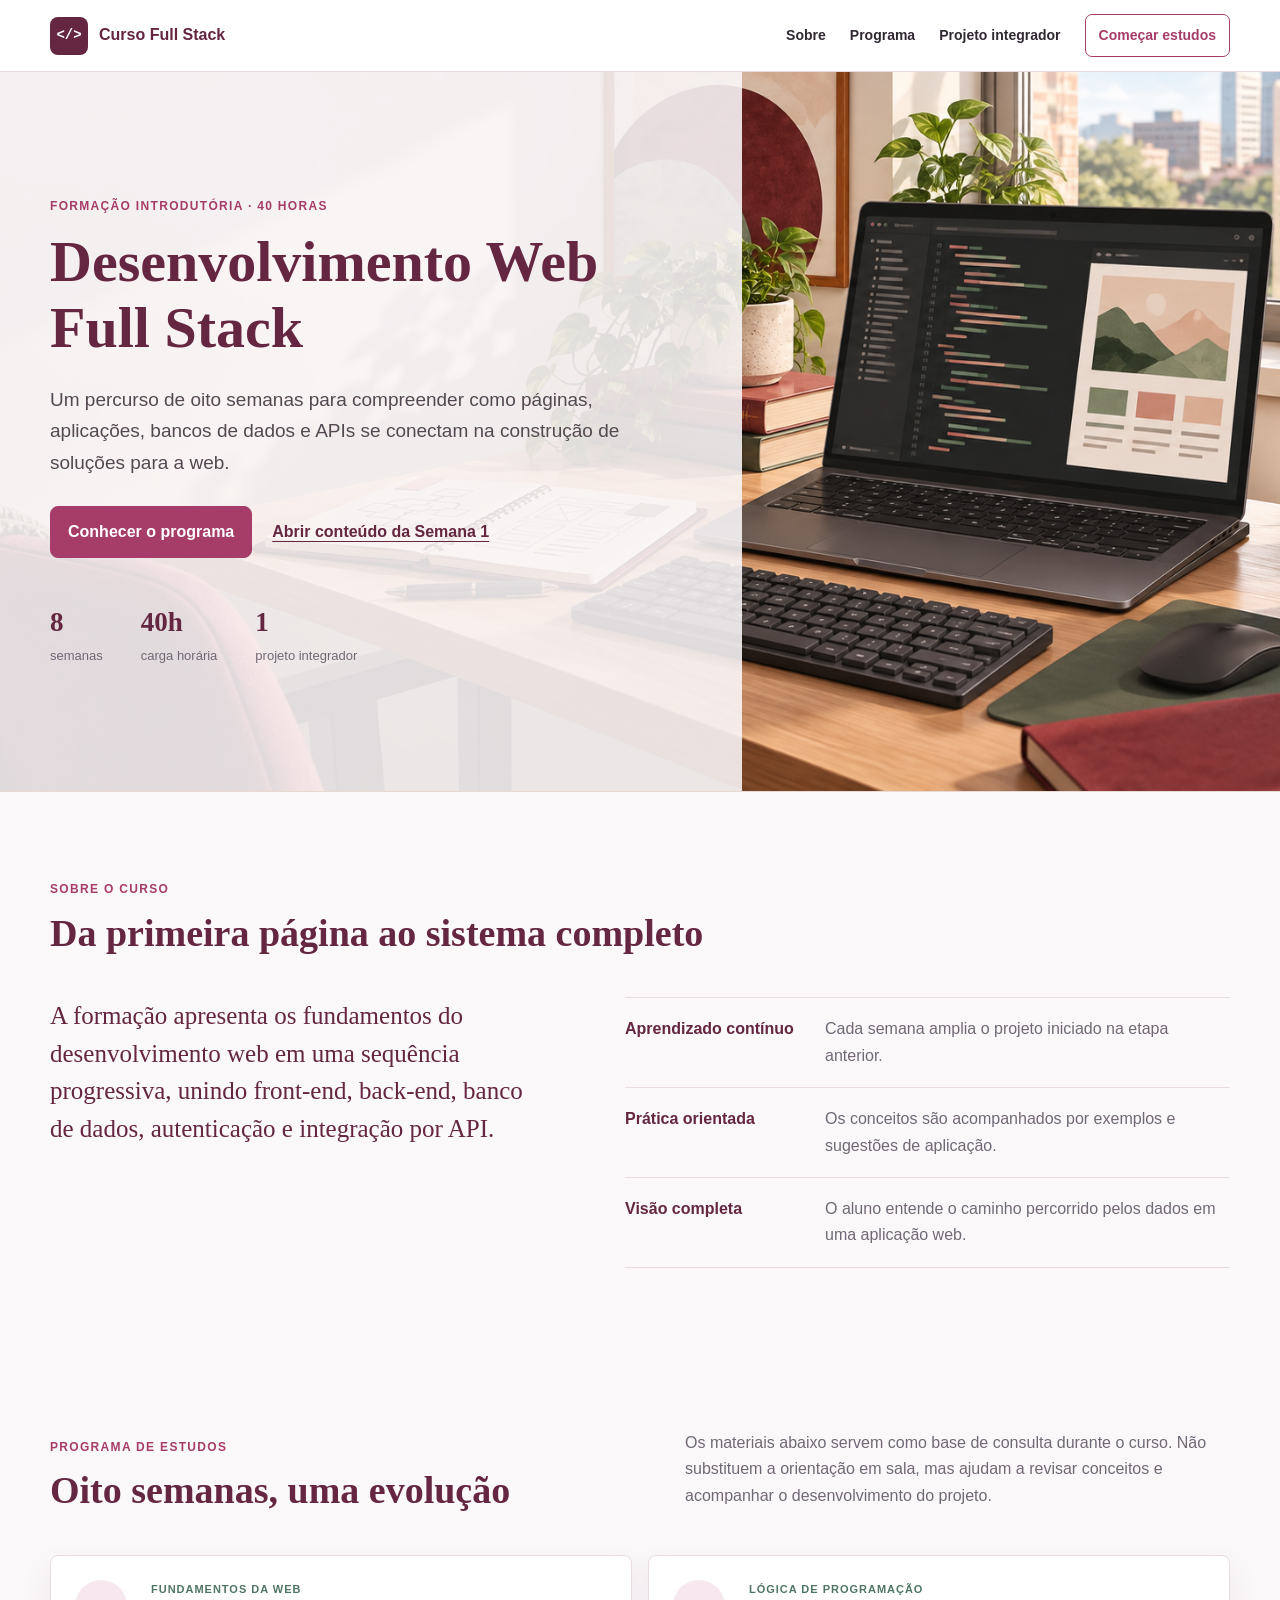
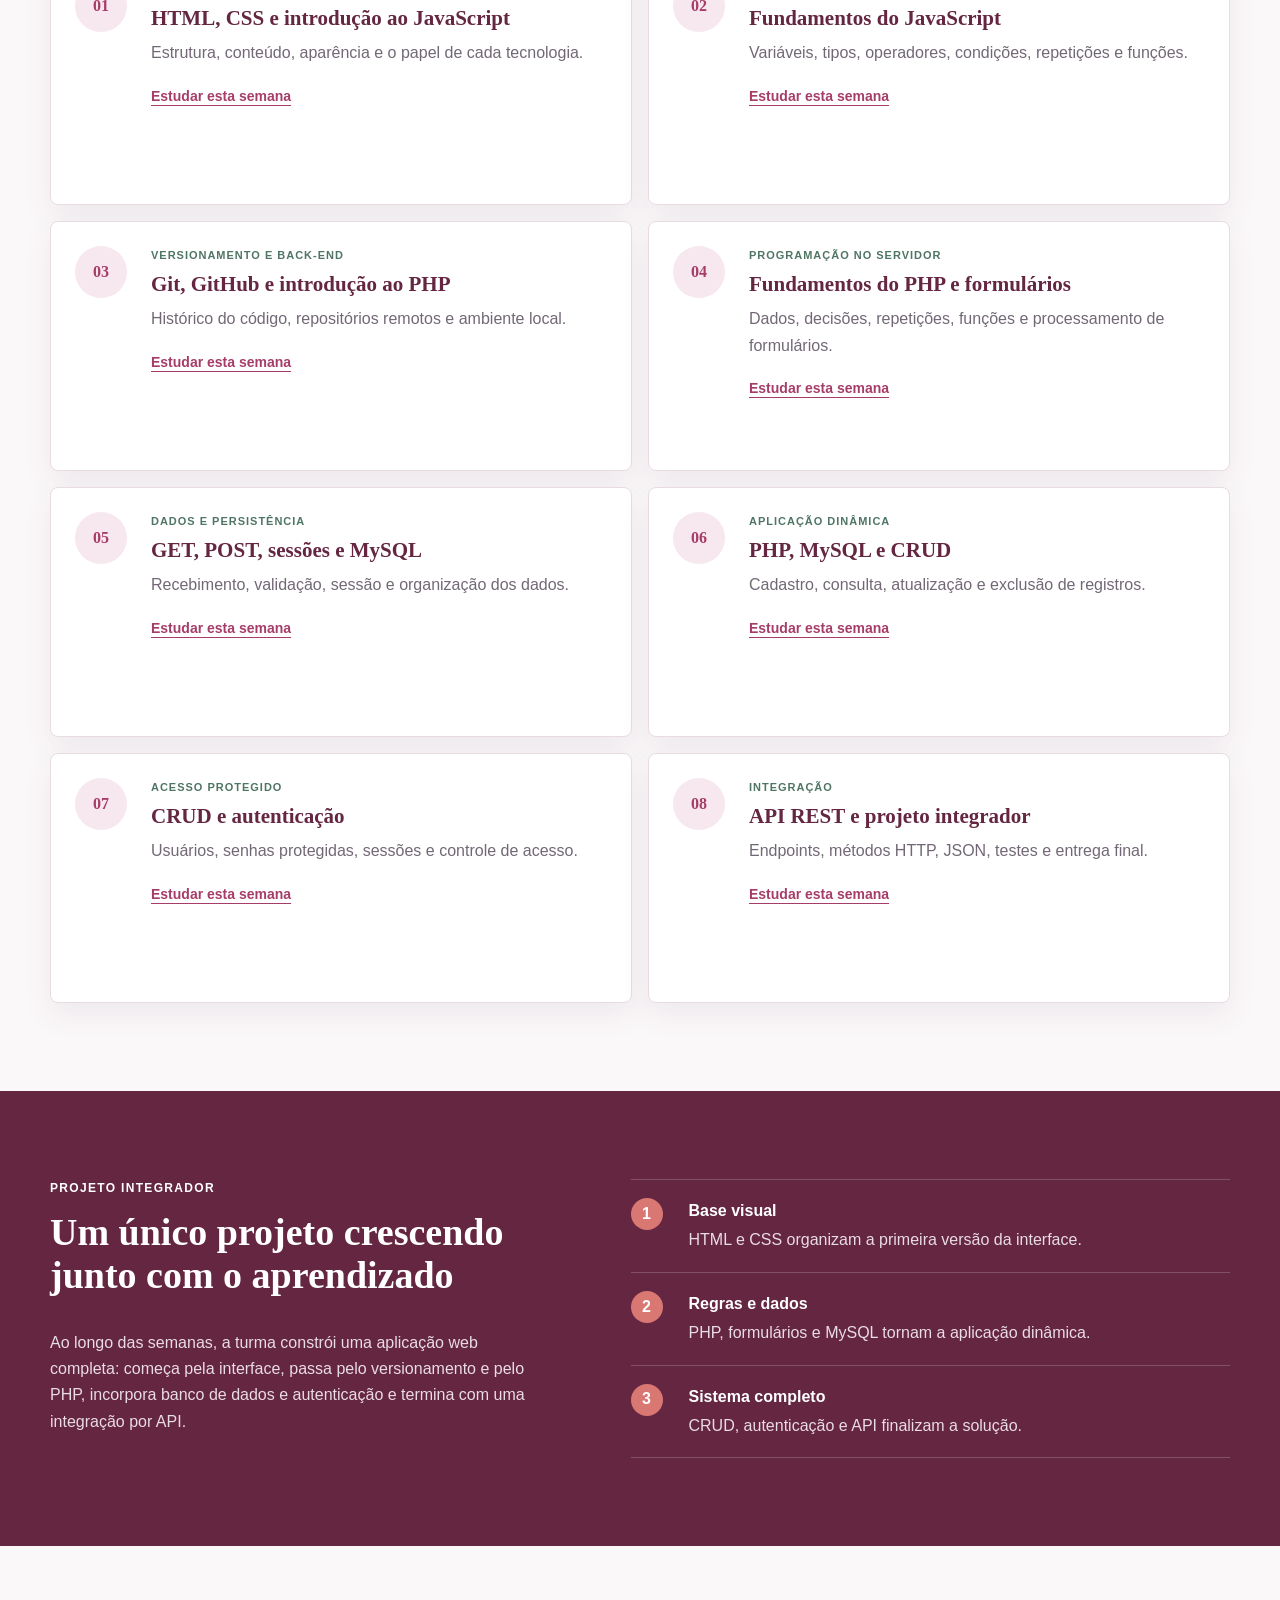
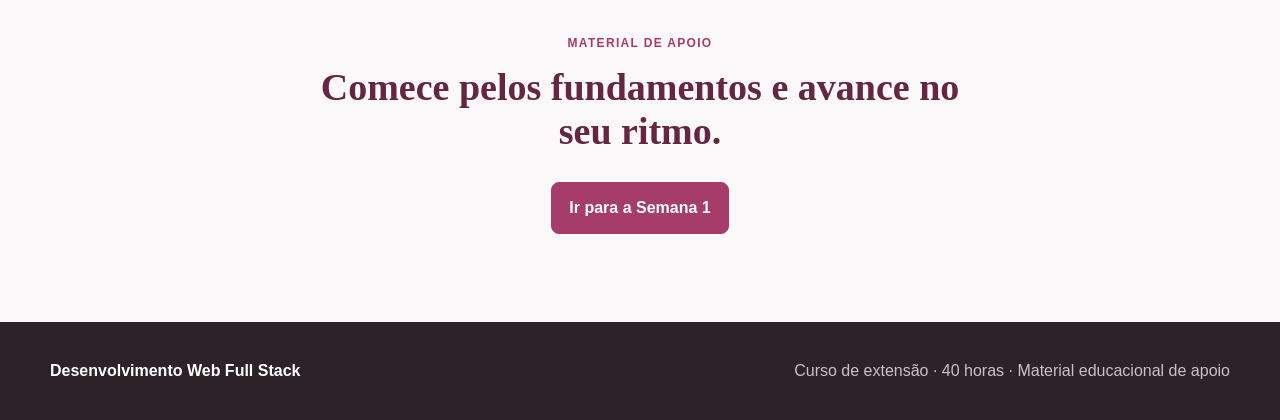
==== index.html @ 4acf7da4 "Transforma portal em site estatico do curso" ====
<!doctype html>
<html lang="pt-BR">
<head>
    <meta charset="utf-8">
    <meta name="viewport" content="width=device-width, initial-scale=1">
    <meta name="description" content="Apresentação e materiais de apoio do curso Desenvolvimento Web Full Stack, com 40 horas distribuídas em oito semanas.">
    <title>Curso de Desenvolvimento Web Full Stack</title>
    <link rel="stylesheet" href="assets/style.css">
</head>
<body>
    <header class="site-header">
        <a class="brand" href="index.html" aria-label="Página inicial">
            <span class="brand-mark" aria-hidden="true">&lt;/&gt;</span>
            <span>Curso Full Stack</span>
        </a>
        <nav class="site-nav" aria-label="Navegação principal">
            <a href="#sobre">Sobre</a>
            <a href="#programa">Programa</a>
            <a href="#projeto">Projeto integrador</a>
            <a class="nav-cta" href="conteudos/semana-1.html">Começar estudos</a>
        </nav>
    </header>

    <main>
        <section class="hero" aria-labelledby="hero-title">
            <div class="hero-content">
                <p class="eyebrow">Formação introdutória · 40 horas</p>
                <h1 id="hero-title">Desenvolvimento Web Full Stack</h1>
                <p class="hero-copy">Um percurso de oito semanas para compreender como páginas, aplicações, bancos de dados e APIs se conectam na construção de soluções para a web.</p>
                <div class="hero-actions">
                    <a class="button" href="#programa">Conhecer o programa</a>
                    <a class="text-link" href="conteudos/semana-1.html">Abrir conteúdo da Semana 1</a>
                </div>
                <dl class="course-facts" aria-label="Informações do curso">
                    <div><dt>8</dt><dd>semanas</dd></div>
                    <div><dt>40h</dt><dd>carga horária</dd></div>
                    <div><dt>1</dt><dd>projeto integrador</dd></div>
                </dl>
            </div>
        </section>

        <section class="section intro-section" id="sobre">
            <div class="section-heading">
                <p class="eyebrow">Sobre o curso</p>
                <h2>Da primeira página ao sistema completo</h2>
            </div>
            <div class="intro-grid">
                <p class="lead">A formação apresenta os fundamentos do desenvolvimento web em uma sequência progressiva, unindo front-end, back-end, banco de dados, autenticação e integração por API.</p>
                <div class="principles">
                    <div><strong>Aprendizado contínuo</strong><span>Cada semana amplia o projeto iniciado na etapa anterior.</span></div>
                    <div><strong>Prática orientada</strong><span>Os conceitos são acompanhados por exemplos e sugestões de aplicação.</span></div>
                    <div><strong>Visão completa</strong><span>O aluno entende o caminho percorrido pelos dados em uma aplicação web.</span></div>
                </div>
            </div>
        </section>

        <section class="section program-section" id="programa">
            <div class="section-heading split-heading">
                <div>
                    <p class="eyebrow">Programa de estudos</p>
                    <h2>Oito semanas, uma evolução</h2>
                </div>
                <p>Os materiais abaixo servem como base de consulta durante o curso. Não substituem a orientação em sala, mas ajudam a revisar conceitos e acompanhar o desenvolvimento do projeto.</p>
            </div>

            <div class="week-grid">
                <article class="week-card"><span class="week-number">01</span><div><p class="week-area">Fundamentos da web</p><h3>HTML, CSS e introdução ao JavaScript</h3><p>Estrutura, conteúdo, aparência e o papel de cada tecnologia.</p><a href="conteudos/semana-1.html">Estudar esta semana</a></div></article>
                <article class="week-card"><span class="week-number">02</span><div><p class="week-area">Lógica de programação</p><h3>Fundamentos do JavaScript</h3><p>Variáveis, tipos, operadores, condições, repetições e funções.</p><a href="conteudos/semana-2.html">Estudar esta semana</a></div></article>
                <article class="week-card"><span class="week-number">03</span><div><p class="week-area">Versionamento e back-end</p><h3>Git, GitHub e introdução ao PHP</h3><p>Histórico do código, repositórios remotos e ambiente local.</p><a href="conteudos/semana-3.html">Estudar esta semana</a></div></article>
                <article class="week-card"><span class="week-number">04</span><div><p class="week-area">Programação no servidor</p><h3>Fundamentos do PHP e formulários</h3><p>Dados, decisões, repetições, funções e processamento de formulários.</p><a href="conteudos/semana-4.html">Estudar esta semana</a></div></article>
                <article class="week-card"><span class="week-number">05</span><div><p class="week-area">Dados e persistência</p><h3>GET, POST, sessões e MySQL</h3><p>Recebimento, validação, sessão e organização dos dados.</p><a href="conteudos/semana-5.html">Estudar esta semana</a></div></article>
                <article class="week-card"><span class="week-number">06</span><div><p class="week-area">Aplicação dinâmica</p><h3>PHP, MySQL e CRUD</h3><p>Cadastro, consulta, atualização e exclusão de registros.</p><a href="conteudos/semana-6.html">Estudar esta semana</a></div></article>
                <article class="week-card"><span class="week-number">07</span><div><p class="week-area">Acesso protegido</p><h3>CRUD e autenticação</h3><p>Usuários, senhas protegidas, sessões e controle de acesso.</p><a href="conteudos/semana-7.html">Estudar esta semana</a></div></article>
                <article class="week-card"><span class="week-number">08</span><div><p class="week-area">Integração</p><h3>API REST e projeto integrador</h3><p>Endpoints, métodos HTTP, JSON, testes e entrega final.</p><a href="conteudos/semana-8.html">Estudar esta semana</a></div></article>
            </div>
        </section>

        <section class="project-band" id="projeto">
            <div class="section project-layout">
                <div class="project-copy">
                    <p class="eyebrow">Projeto integrador</p>
                    <h2>Um único projeto crescendo junto com o aprendizado</h2>
                    <p>Ao longo das semanas, a turma constrói uma aplicação web completa: começa pela interface, passa pelo versionamento e pelo PHP, incorpora banco de dados e autenticação e termina com uma integração por API.</p>
                </div>
                <ol class="project-steps">
                    <li><span>1</span><div><strong>Base visual</strong><p>HTML e CSS organizam a primeira versão da interface.</p></div></li>
                    <li><span>2</span><div><strong>Regras e dados</strong><p>PHP, formulários e MySQL tornam a aplicação dinâmica.</p></div></li>
                    <li><span>3</span><div><strong>Sistema completo</strong><p>CRUD, autenticação e API finalizam a solução.</p></div></li>
                </ol>
            </div>
        </section>

        <section class="section final-cta">
            <p class="eyebrow">Material de apoio</p>
            <h2>Comece pelos fundamentos e avance no seu ritmo.</h2>
            <a class="button" href="conteudos/semana-1.html">Ir para a Semana 1</a>
        </section>
    </main>

    <footer class="site-footer">
        <strong>Desenvolvimento Web Full Stack</strong>
        <p>Curso de extensão · 40 horas · Material educacional de apoio</p>
    </footer>
</body>
</html>
---- assets/style.css ----
:root {
    --bg: #fbf8fa;
    --surface: #ffffff;
    --ink: #302833;
    --muted: #726875;
    --wine: #642640;
    --berry: #a63d68;
    --rose: #f7e7ee;
    --coral: #d97873;
    --sage: #4f7564;
    --sage-soft: #e7f0eb;
    --line: #e8dce2;
    --code: #282029;
    --shadow: 0 12px 30px rgba(78, 45, 61, .08);
}

* { box-sizing: border-box; }
html { scroll-behavior: smooth; }
body { margin: 0; background: var(--bg); color: var(--ink); font-family: "Segoe UI", Arial, sans-serif; line-height: 1.65; }
a { color: inherit; }
img { max-width: 100%; display: block; }
h1, h2, h3 { margin-top: 0; color: var(--wine); font-family: Georgia, "Times New Roman", serif; line-height: 1.15; letter-spacing: 0; }
h1 { font-size: 58px; }
h2 { font-size: 38px; }
h3 { font-size: 21px; }
p { margin-top: 0; }

.site-header { position: sticky; top: 0; z-index: 20; min-height: 72px; padding: 12px max(24px, calc((100vw - 1180px) / 2)); display: flex; align-items: center; justify-content: space-between; gap: 24px; background: rgba(255, 255, 255, .96); border-bottom: 1px solid var(--line); }
.brand { display: inline-flex; align-items: center; gap: 11px; color: var(--wine); text-decoration: none; font-weight: 800; }
.brand-mark { width: 38px; height: 38px; display: grid; place-items: center; flex: 0 0 38px; background: var(--wine); border-radius: 8px; color: #fff; font-family: Consolas, monospace; font-size: 14px; }
.site-nav { display: flex; align-items: center; gap: 24px; font-size: 14px; font-weight: 700; }
.site-nav a { text-decoration: none; }
.site-nav a:hover { color: var(--berry); }
.site-nav .nav-cta { padding: 9px 13px; border: 1px solid var(--berry); border-radius: 7px; color: var(--berry); }

.hero { position: relative; min-height: min(720px, calc(100svh - 112px)); padding: 72px max(24px, calc((100vw - 1180px) / 2)); display: flex; align-items: center; background-color: #f4e9e2; background-image: url("hero-course.png"); background-repeat: no-repeat; background-position: center; background-size: cover; border-bottom: 1px solid #ead9d0; }
.hero::before { content: ""; position: absolute; inset: 0 auto 0 0; width: 58%; background: rgba(251, 248, 250, .88); }
.hero-content { position: relative; z-index: 1; width: min(600px, 55%); }
.eyebrow { margin-bottom: 12px; color: var(--berry); font-size: 12px; font-weight: 800; letter-spacing: .11em; text-transform: uppercase; }
.hero h1 { max-width: 590px; margin-bottom: 22px; }
.hero-copy { max-width: 570px; color: #544951; font-size: 19px; }
.hero-actions { margin: 28px 0 42px; display: flex; align-items: center; gap: 20px; flex-wrap: wrap; }
.button { display: inline-block; padding: 12px 17px; border: 1px solid var(--berry); border-radius: 8px; background: var(--berry); color: #fff; text-decoration: none; font-weight: 800; }
.button:hover { background: var(--wine); border-color: var(--wine); }
.text-link { color: var(--wine); font-weight: 800; text-underline-offset: 4px; }
.course-facts { margin: 0; display: flex; gap: 38px; }
.course-facts div { display: grid; }
.course-facts dt { color: var(--wine); font-family: Georgia, serif; font-size: 27px; font-weight: 700; }
.course-facts dd { margin: 0; color: var(--muted); font-size: 13px; }

.section { width: min(1180px, calc(100% - 48px)); margin: 0 auto; padding: 88px 0; }
.section-heading { max-width: 720px; margin-bottom: 42px; }
.section-heading h2 { margin-bottom: 0; }
.intro-grid { display: grid; grid-template-columns: .9fr 1.1fr; gap: 80px; align-items: start; }
.lead { color: var(--wine); font-family: Georgia, serif; font-size: 25px; line-height: 1.5; }
.principles { border-top: 1px solid var(--line); }
.principles div { padding: 18px 0; display: grid; grid-template-columns: 180px 1fr; gap: 20px; border-bottom: 1px solid var(--line); }
.principles strong { color: var(--wine); }
.principles span { color: var(--muted); }

.program-section { padding-top: 74px; }
.split-heading { max-width: none; display: grid; grid-template-columns: 1fr 1fr; gap: 90px; align-items: end; }
.split-heading > p { margin-bottom: 4px; color: var(--muted); }
.week-grid { display: grid; grid-template-columns: repeat(2, minmax(0, 1fr)); gap: 16px; }
.week-card { min-height: 250px; padding: 24px; display: grid; grid-template-columns: 58px 1fr; gap: 18px; background: var(--surface); border: 1px solid var(--line); border-radius: 8px; box-shadow: var(--shadow); }
.week-number { width: 52px; height: 52px; display: grid; place-items: center; background: var(--rose); border-radius: 50%; color: var(--berry); font-family: Georgia, serif; font-weight: 700; }
.week-area { margin-bottom: 8px; color: var(--sage); font-size: 11px; font-weight: 800; letter-spacing: .09em; text-transform: uppercase; }
.week-card h3 { margin-bottom: 10px; }
.week-card > div > p:not(.week-area) { color: var(--muted); }
.week-card a { color: var(--berry); font-size: 14px; font-weight: 800; text-underline-offset: 4px; }

.project-band { background: var(--wine); color: #fff; }
.project-layout { display: grid; grid-template-columns: .9fr 1.1fr; gap: 90px; }
.project-band h2, .project-band .eyebrow { color: #fff; }
.project-copy p:last-child { color: #eadce3; }
.project-steps { margin: 0; padding: 0; list-style: none; border-top: 1px solid rgba(255,255,255,.2); }
.project-steps li { padding: 18px 0; display: grid; grid-template-columns: 42px 1fr; gap: 16px; border-bottom: 1px solid rgba(255,255,255,.2); }
.project-steps li > span { width: 32px; height: 32px; display: grid; place-items: center; background: var(--coral); border-radius: 50%; font-weight: 800; }
.project-steps strong { color: #fff; }
.project-steps p { margin: 3px 0 0; color: #eadce3; }
.final-cta { text-align: center; }
.final-cta h2 { max-width: 650px; margin: 0 auto 28px; }

.site-footer { padding: 36px max(24px, calc((100vw - 1180px) / 2)); display: flex; justify-content: space-between; gap: 20px; background: #2e2229; color: #fff; }
.site-footer p { margin: 0; color: #cdbfc6; }

/* Páginas de conteúdo */
.content-hero { padding: 58px max(24px, calc((100vw - 980px) / 2)); background: var(--rose); border-bottom: 1px solid var(--line); }
.breadcrumb { margin-bottom: 20px; color: var(--berry); font-size: 13px; font-weight: 800; text-decoration: none; }
.content-hero h1 { max-width: 820px; margin-bottom: 16px; font-size: 46px; }
.content-hero > p:last-child { max-width: 720px; margin-bottom: 0; color: var(--muted); font-size: 18px; }
.study-layout { width: min(980px, calc(100% - 48px)); margin: 0 auto; padding: 60px 0 84px; display: grid; grid-template-columns: 220px 1fr; gap: 54px; align-items: start; }
.study-nav { position: sticky; top: 96px; }
.study-nav strong { display: block; margin-bottom: 12px; color: var(--wine); }
.study-nav a { display: block; padding: 7px 0; color: var(--muted); font-size: 14px; text-decoration: none; }
.study-nav a:hover { color: var(--berry); }
.study-article section { margin-bottom: 44px; scroll-margin-top: 100px; }
.study-article h2 { margin-bottom: 16px; font-size: 29px; }
.study-article h3 { margin: 24px 0 10px; font-family: "Segoe UI", Arial, sans-serif; font-size: 18px; }
.study-article p, .study-article li { color: #514751; }
.study-article li + li { margin-top: 8px; }
.concept-grid { display: grid; grid-template-columns: repeat(2, minmax(0, 1fr)); gap: 12px; }
.concept { padding: 18px; background: #fff; border: 1px solid var(--line); border-radius: 8px; }
.concept strong { display: block; margin-bottom: 5px; color: var(--wine); }
.concept p { margin-bottom: 0; font-size: 14px; }
.note { padding: 18px 20px; background: var(--sage-soft); border-left: 4px solid var(--sage); border-radius: 6px; }
.note strong { color: #315646; }
pre { margin: 18px 0; padding: 18px; overflow: auto; background: var(--code); border-left: 4px solid var(--coral); border-radius: 6px; color: #f8edf2; line-height: 1.55; }
code { font-family: Consolas, "Courier New", monospace; }
:not(pre) > code { padding: 2px 5px; background: var(--rose); border-radius: 4px; color: var(--wine); }
.practice { padding: 24px; background: #fff; border: 1px solid var(--line); border-radius: 8px; box-shadow: var(--shadow); }
.practice h2 { margin-bottom: 10px; }
.week-pagination { padding-top: 24px; display: flex; justify-content: space-between; gap: 16px; border-top: 1px solid var(--line); }
.week-pagination a { color: var(--berry); font-weight: 800; }
.week-pagination .disabled { color: #aaa0a6; }

@media (max-width: 980px) {
    h1 { font-size: 46px; }
    h2 { font-size: 33px; }
    .site-header { position: static; align-items: flex-start; flex-direction: column; }
    .site-nav { width: 100%; gap: 16px; overflow-x: auto; padding-bottom: 4px; }
    .site-nav a { flex: 0 0 auto; }
    .hero { min-height: 650px; align-items: flex-start; background-position: 58% center; }
    .hero::before { width: 78%; }
    .hero-content { width: min(590px, 75%); }
    .intro-grid, .split-heading, .project-layout { grid-template-columns: 1fr; gap: 34px; }
    .study-layout { grid-template-columns: 1fr; gap: 24px; }
    .study-nav { position: static; display: flex; gap: 14px; overflow-x: auto; }
    .study-nav strong { display: none; }
    .study-nav a { flex: 0 0 auto; }
}

@media (max-width: 620px) {
    h1 { font-size: 39px; }
    h2 { font-size: 30px; }
    .site-header { padding: 12px 16px; }
    .site-nav a:not(.nav-cta) { display: none; }
    .hero { min-height: 650px; padding: 45px 20px; background-position: 68% center; }
    .hero::before { display: block; width: 100%; background: rgba(251, 248, 250, .93); }
    .hero-content { width: 100%; }
    .hero-copy { font-size: 17px; }
    .course-facts { gap: 20px; }
    .section { width: min(100% - 32px, 1180px); padding: 64px 0; }
    .week-grid, .concept-grid { grid-template-columns: 1fr; }
    .week-card { min-height: 0; grid-template-columns: 46px 1fr; padding: 18px; }
    .week-number { width: 42px; height: 42px; }
    .principles div { grid-template-columns: 1fr; gap: 4px; }
    .site-footer { align-items: flex-start; flex-direction: column; padding: 30px 20px; }
    .content-hero { padding: 40px 20px; }
    .content-hero h1 { font-size: 36px; }
    .study-layout { width: min(100% - 32px, 980px); padding-top: 40px; }
    .week-pagination { flex-direction: column; }
}
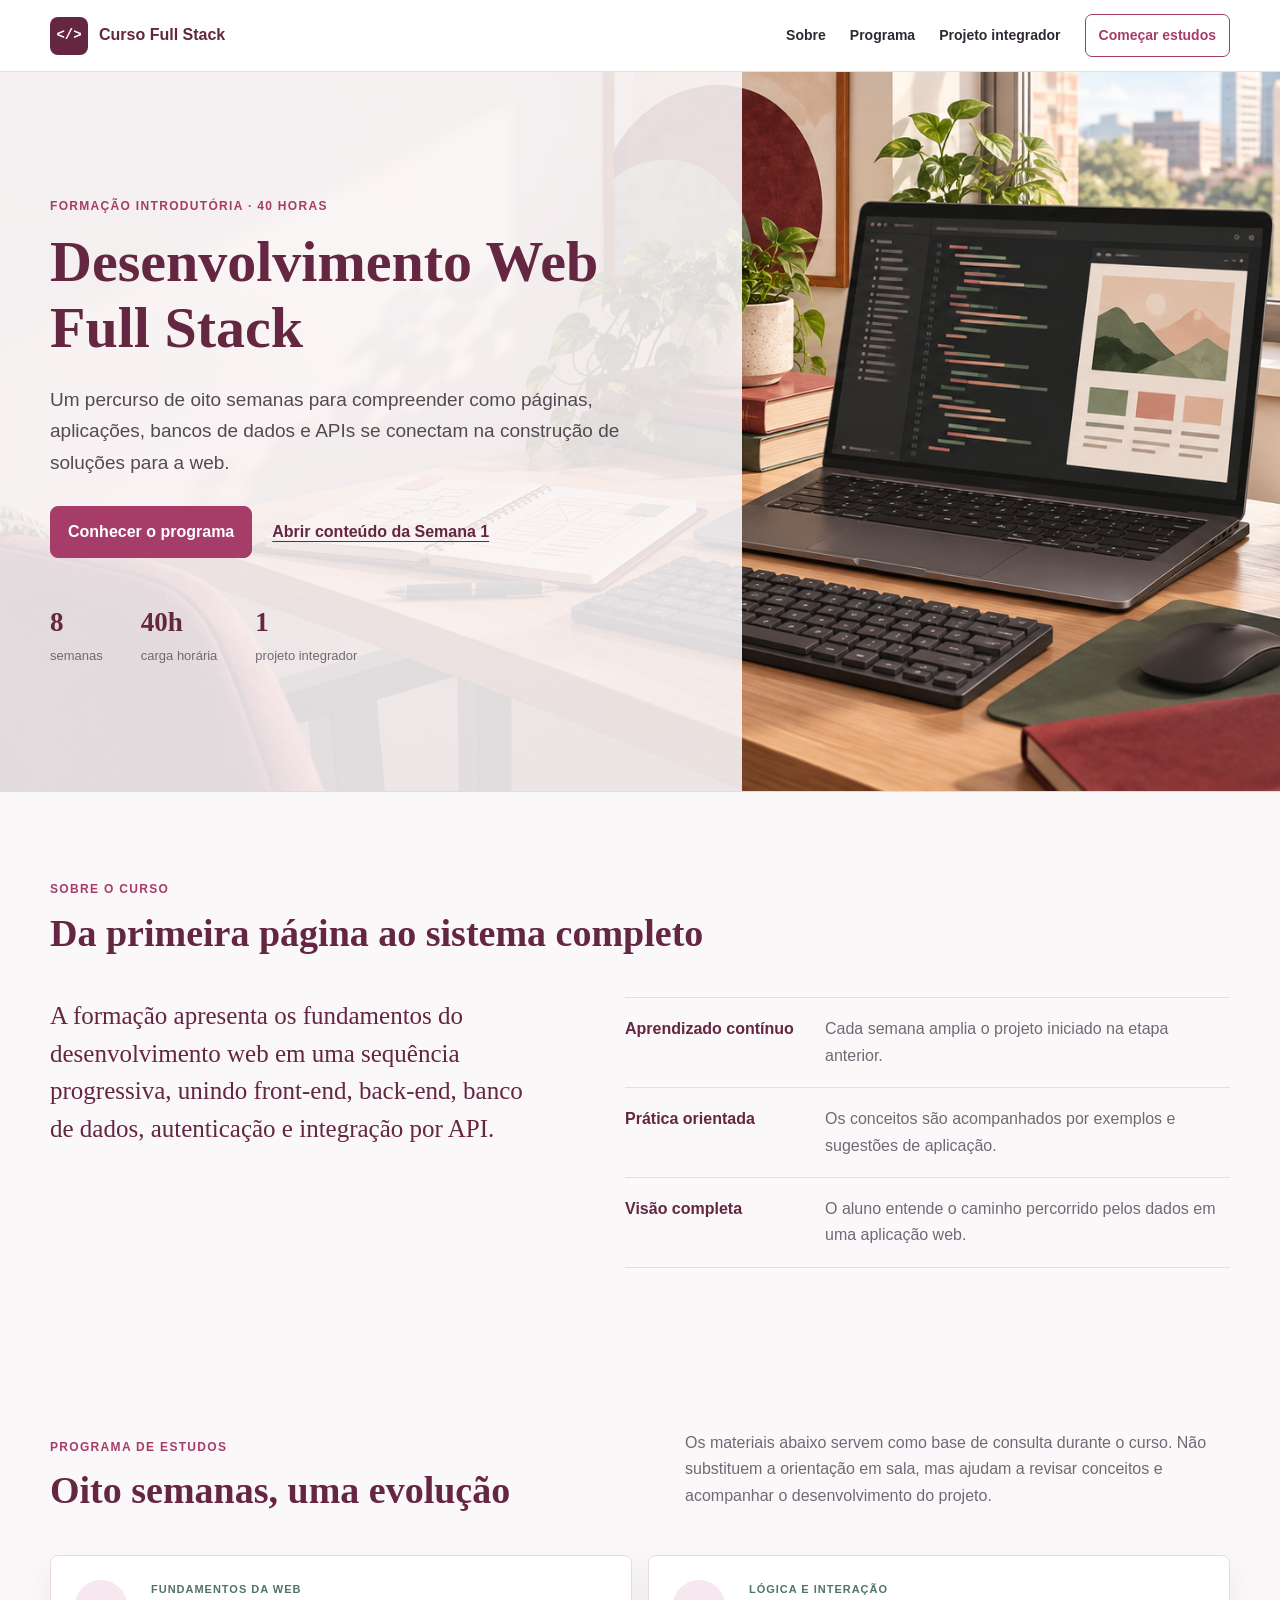
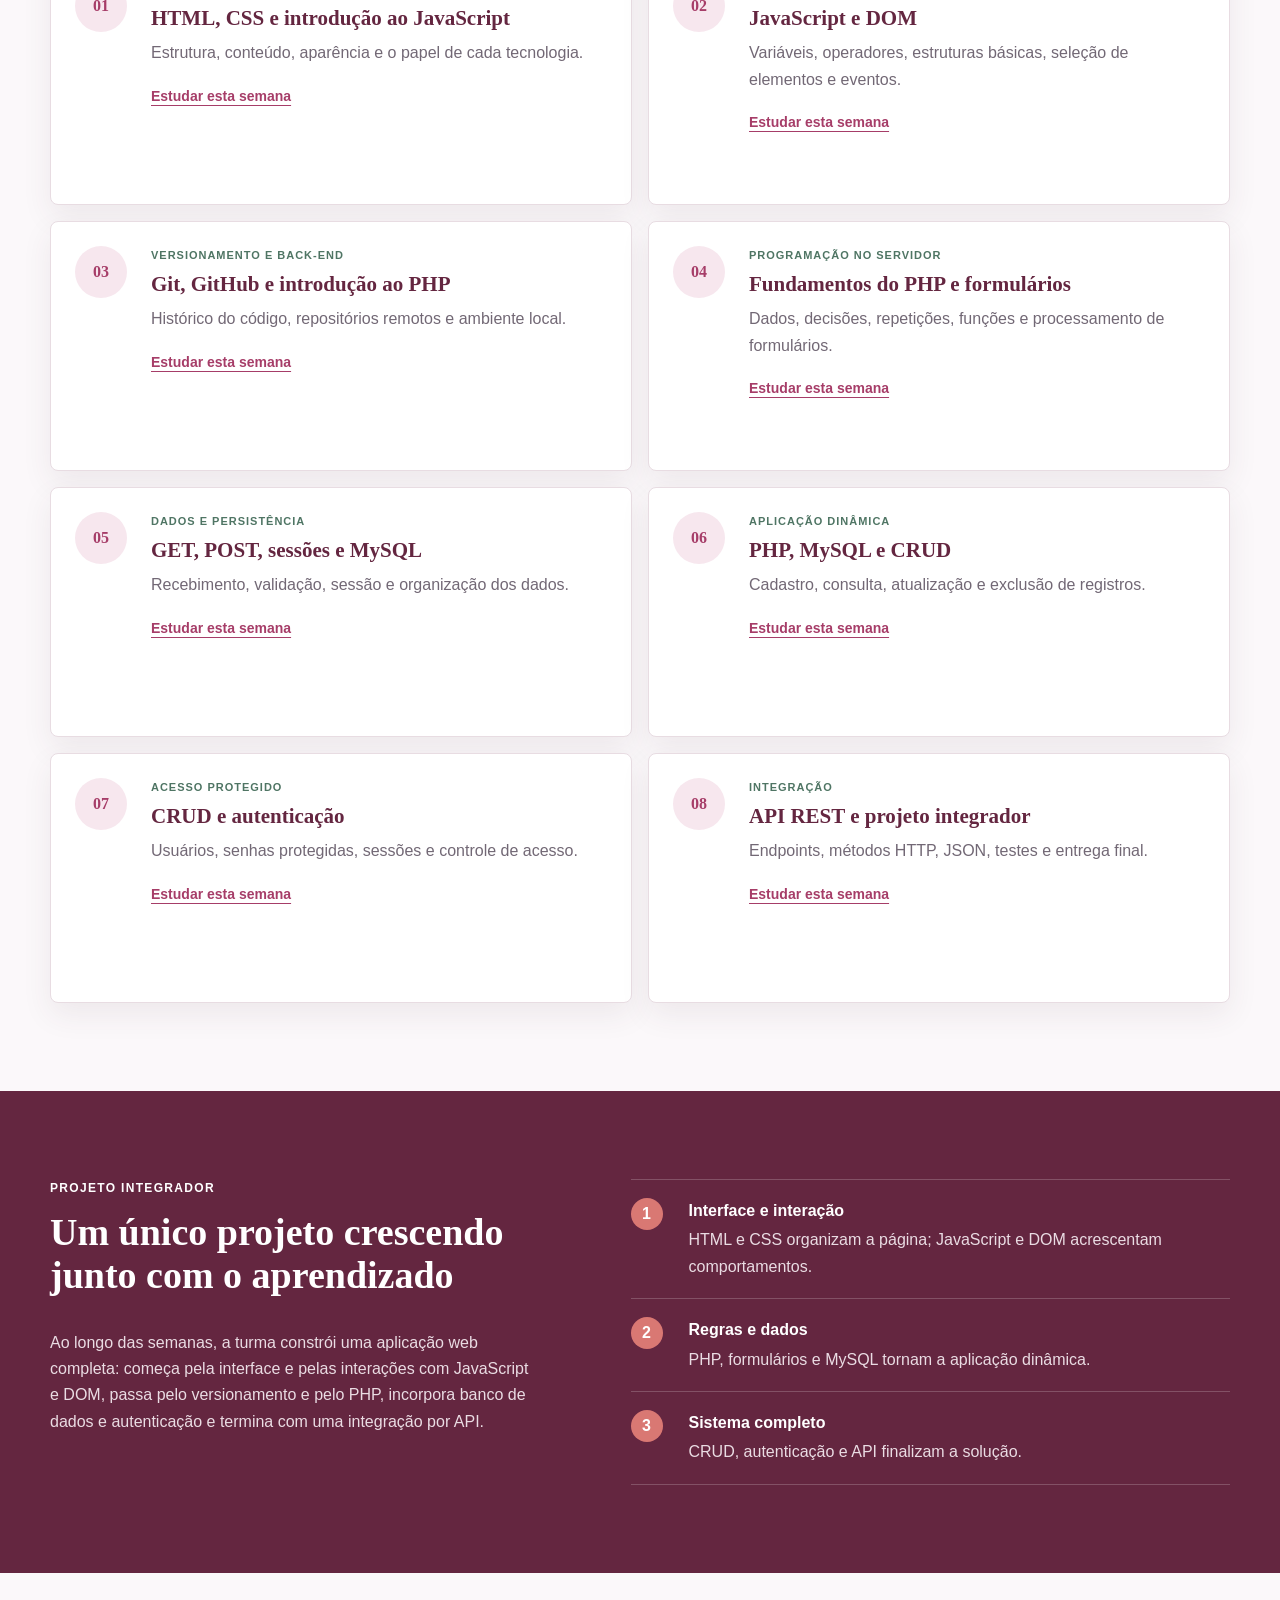
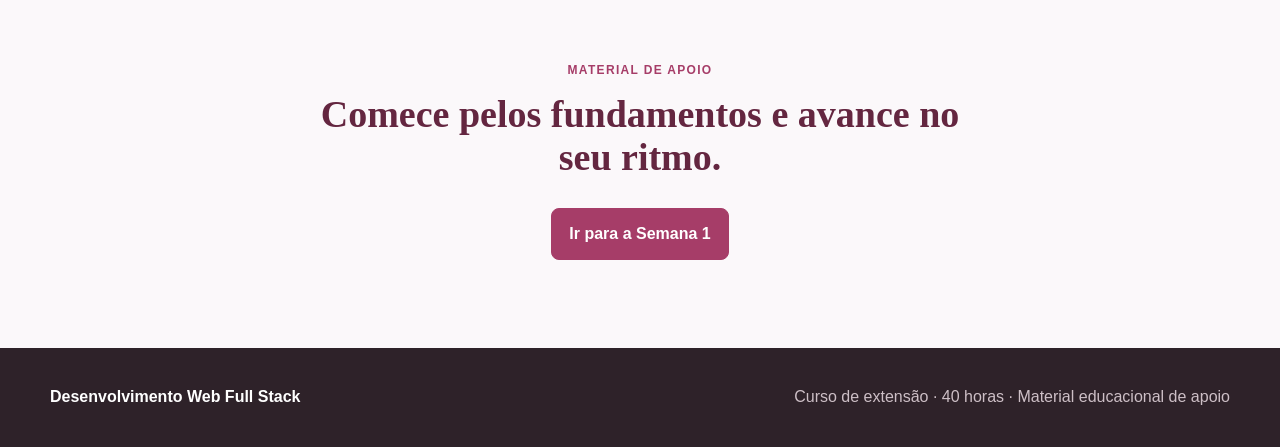
==== commit a1a1836d: "Amplia conteudos e restaura modulo de DOM" ====
--- a/index.html
+++ b/index.html
@@ -5,6 +5,7 @@
     <meta name="viewport" content="width=device-width, initial-scale=1">
     <meta name="description" content="Apresentação e materiais de apoio do curso Desenvolvimento Web Full Stack, com 40 horas distribuídas em oito semanas.">
     <title>Curso de Desenvolvimento Web Full Stack</title>
+    <link rel="icon" href="assets/favicon.svg" type="image/svg+xml">
     <link rel="stylesheet" href="assets/style.css">
 </head>
 <body>
@@ -65,7 +66,7 @@
 
             <div class="week-grid">
                 <article class="week-card"><span class="week-number">01</span><div><p class="week-area">Fundamentos da web</p><h3>HTML, CSS e introdução ao JavaScript</h3><p>Estrutura, conteúdo, aparência e o papel de cada tecnologia.</p><a href="conteudos/semana-1.html">Estudar esta semana</a></div></article>
-                <article class="week-card"><span class="week-number">02</span><div><p class="week-area">Lógica de programação</p><h3>Fundamentos do JavaScript</h3><p>Variáveis, tipos, operadores, condições, repetições e funções.</p><a href="conteudos/semana-2.html">Estudar esta semana</a></div></article>
+                <article class="week-card"><span class="week-number">02</span><div><p class="week-area">Lógica e interação</p><h3>JavaScript e DOM</h3><p>Variáveis, operadores, estruturas básicas, seleção de elementos e eventos.</p><a href="conteudos/semana-2.html">Estudar esta semana</a></div></article>
                 <article class="week-card"><span class="week-number">03</span><div><p class="week-area">Versionamento e back-end</p><h3>Git, GitHub e introdução ao PHP</h3><p>Histórico do código, repositórios remotos e ambiente local.</p><a href="conteudos/semana-3.html">Estudar esta semana</a></div></article>
                 <article class="week-card"><span class="week-number">04</span><div><p class="week-area">Programação no servidor</p><h3>Fundamentos do PHP e formulários</h3><p>Dados, decisões, repetições, funções e processamento de formulários.</p><a href="conteudos/semana-4.html">Estudar esta semana</a></div></article>
                 <article class="week-card"><span class="week-number">05</span><div><p class="week-area">Dados e persistência</p><h3>GET, POST, sessões e MySQL</h3><p>Recebimento, validação, sessão e organização dos dados.</p><a href="conteudos/semana-5.html">Estudar esta semana</a></div></article>
@@ -80,10 +81,10 @@
                 <div class="project-copy">
                     <p class="eyebrow">Projeto integrador</p>
                     <h2>Um único projeto crescendo junto com o aprendizado</h2>
-                    <p>Ao longo das semanas, a turma constrói uma aplicação web completa: começa pela interface, passa pelo versionamento e pelo PHP, incorpora banco de dados e autenticação e termina com uma integração por API.</p>
+                    <p>Ao longo das semanas, a turma constrói uma aplicação web completa: começa pela interface e pelas interações com JavaScript e DOM, passa pelo versionamento e pelo PHP, incorpora banco de dados e autenticação e termina com uma integração por API.</p>
                 </div>
                 <ol class="project-steps">
-                    <li><span>1</span><div><strong>Base visual</strong><p>HTML e CSS organizam a primeira versão da interface.</p></div></li>
+                    <li><span>1</span><div><strong>Interface e interação</strong><p>HTML e CSS organizam a página; JavaScript e DOM acrescentam comportamentos.</p></div></li>
                     <li><span>2</span><div><strong>Regras e dados</strong><p>PHP, formulários e MySQL tornam a aplicação dinâmica.</p></div></li>
                     <li><span>3</span><div><strong>Sistema completo</strong><p>CRUD, autenticação e API finalizam a solução.</p></div></li>
                 </ol>
--- a/assets/style.css
+++ b/assets/style.css
@@ -94,7 +94,8 @@
 .study-nav strong { display: block; margin-bottom: 12px; color: var(--wine); }
 .study-nav a { display: block; padding: 7px 0; color: var(--muted); font-size: 14px; text-decoration: none; }
 .study-nav a:hover { color: var(--berry); }
-.study-article section { margin-bottom: 44px; scroll-margin-top: 100px; }
+.study-article { min-width: 0; }
+.study-article section { min-width: 0; margin-bottom: 44px; scroll-margin-top: 100px; }
 .study-article h2 { margin-bottom: 16px; font-size: 29px; }
 .study-article h3 { margin: 24px 0 10px; font-family: "Segoe UI", Arial, sans-serif; font-size: 18px; }
 .study-article p, .study-article li { color: #514751; }
@@ -105,6 +106,9 @@
 .concept p { margin-bottom: 0; font-size: 14px; }
 .note { padding: 18px 20px; background: var(--sage-soft); border-left: 4px solid var(--sage); border-radius: 6px; }
 .note strong { color: #315646; }
+.study-figure { margin: 24px 0; }
+.study-figure img { width: 100%; max-width: 100%; height: auto; border: 1px solid var(--line); border-radius: 8px; box-shadow: var(--shadow); }
+.study-figure figcaption { margin-top: 9px; color: var(--muted); font-size: 13px; text-align: center; }
 pre { margin: 18px 0; padding: 18px; overflow: auto; background: var(--code); border-left: 4px solid var(--coral); border-radius: 6px; color: #f8edf2; line-height: 1.55; }
 code { font-family: Consolas, "Courier New", monospace; }
 :not(pre) > code { padding: 2px 5px; background: var(--rose); border-radius: 4px; color: var(--wine); }
